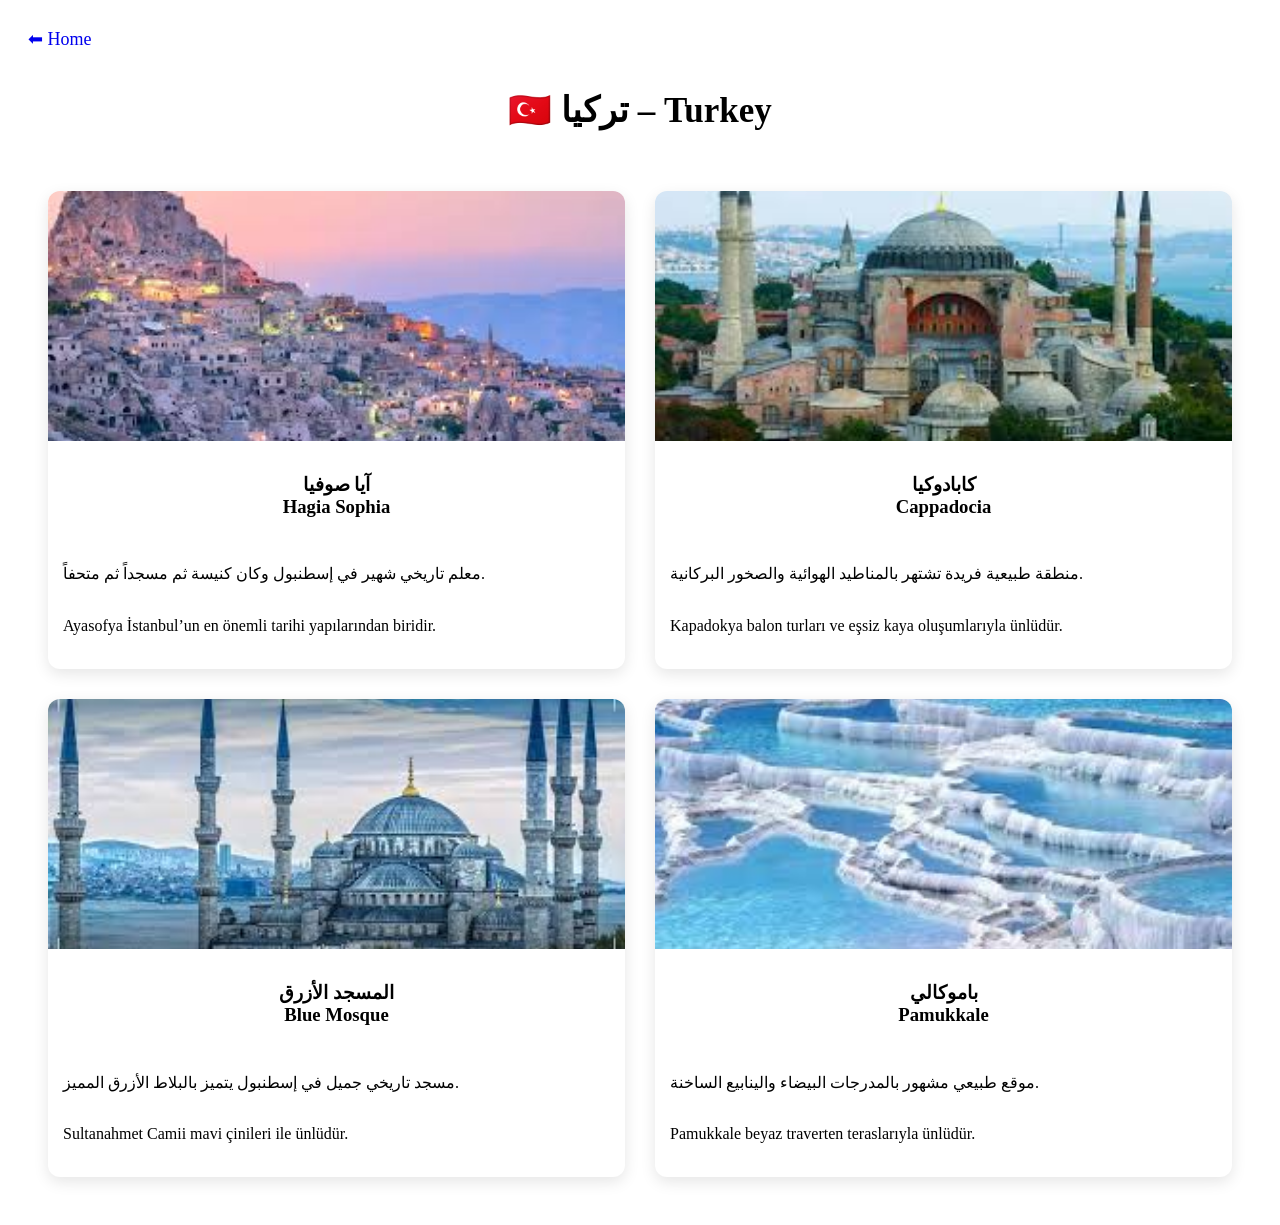
==== index.html @ 3e4644b0 "Update and rename turkey.html to index.html" ====
<!doctype html>
<html lang="ar">
  <head>
    <meta charset="UTF-8" />
    <meta name="viewport" content="width=device-width, initial-scale=1.0" />

    <title>Country Tourism</title>

    <link rel="stylesheet" href="style1.css" />
  </head>

  <body>
    <header>
      <a href="https://peacecode14-alt.github.io/travel-world/" class="back"
        >⬅ Home</a
      >

      <h1 class="country-title">🇹🇷 تركيا – Turkey</h1>
    </header>

    <section class="places">
      <div class="place">
        <img src="tu1.jpg" />

        <h3>
          آيا صوفيا
          <br />
          Hagia Sophia
        </h3>

        <p>
          معلم تاريخي شهير في إسطنبول وكان كنيسة ثم مسجداً ثم متحفاً.

          <br /><br />

          Ayasofya İstanbul’un en önemli tarihi yapılarından biridir.
        </p>
      </div>

      <div class="place">
        <img src="tu2.jpg" />

        <h3>
          كابادوكيا
          <br />
          Cappadocia
        </h3>

        <p>
          منطقة طبيعية فريدة تشتهر بالمناطيد الهوائية والصخور البركانية.
          <br /><br />
          Kapadokya balon turları ve eşsiz kaya oluşumlarıyla ünlüdür.
        </p>
      </div>

      <div class="place">
        <img src="tu3.jpg" />

        <h3>
          المسجد الأزرق
          <br />
          Blue Mosque
        </h3>

        <p>
          مسجد تاريخي جميل في إسطنبول يتميز بالبلاط الأزرق المميز.
          <br /><br />
          Sultanahmet Camii mavi çinileri ile ünlüdür.
        </p>
      </div>

      <div class="place">
        <img src="tu4.jpg" />

        <h3>
          باموكالي
          <br />
          Pamukkale
        </h3>

        <p>
          موقع طبيعي مشهور بالمدرجات البيضاء والينابيع الساخنة.
          <br /><br />
          Pamukkale beyaz traverten teraslarıyla ünlüdür.
        </p>
      </div>
    </section>
  </body>
</html>
---- style1.css ----
.country-title {

    text-align: center;
    margin: 20px;
    font-size: 35px;

}

.back {

    text-decoration: none;
    margin: 20px;
    display: inline-block;
    font-size: 18px;

}

.places {

    display: grid;
    grid-template-columns: repeat(2, 1fr);
    gap: 30px;
    padding: 40px;

}

.place {

    background: white;
    border-radius: 12px;
    overflow: hidden;
    box-shadow: 0 5px 15px rgba(0, 0, 0, 0.1);
    transition: .4s;

}

.place img {

    width: 100%;
    height: 250px;
    object-fit: cover;
    transition: .4s;

}

.place:hover img {

    transform: scale(1.1);

}

.place h3 {

    text-align: center;
    padding: 10px;

}

.place p {

    padding: 15px;
    line-height: 1.6;

}

@media(max-width:700px) {

    .places {

        grid-template-columns: 1fr;

    }

}
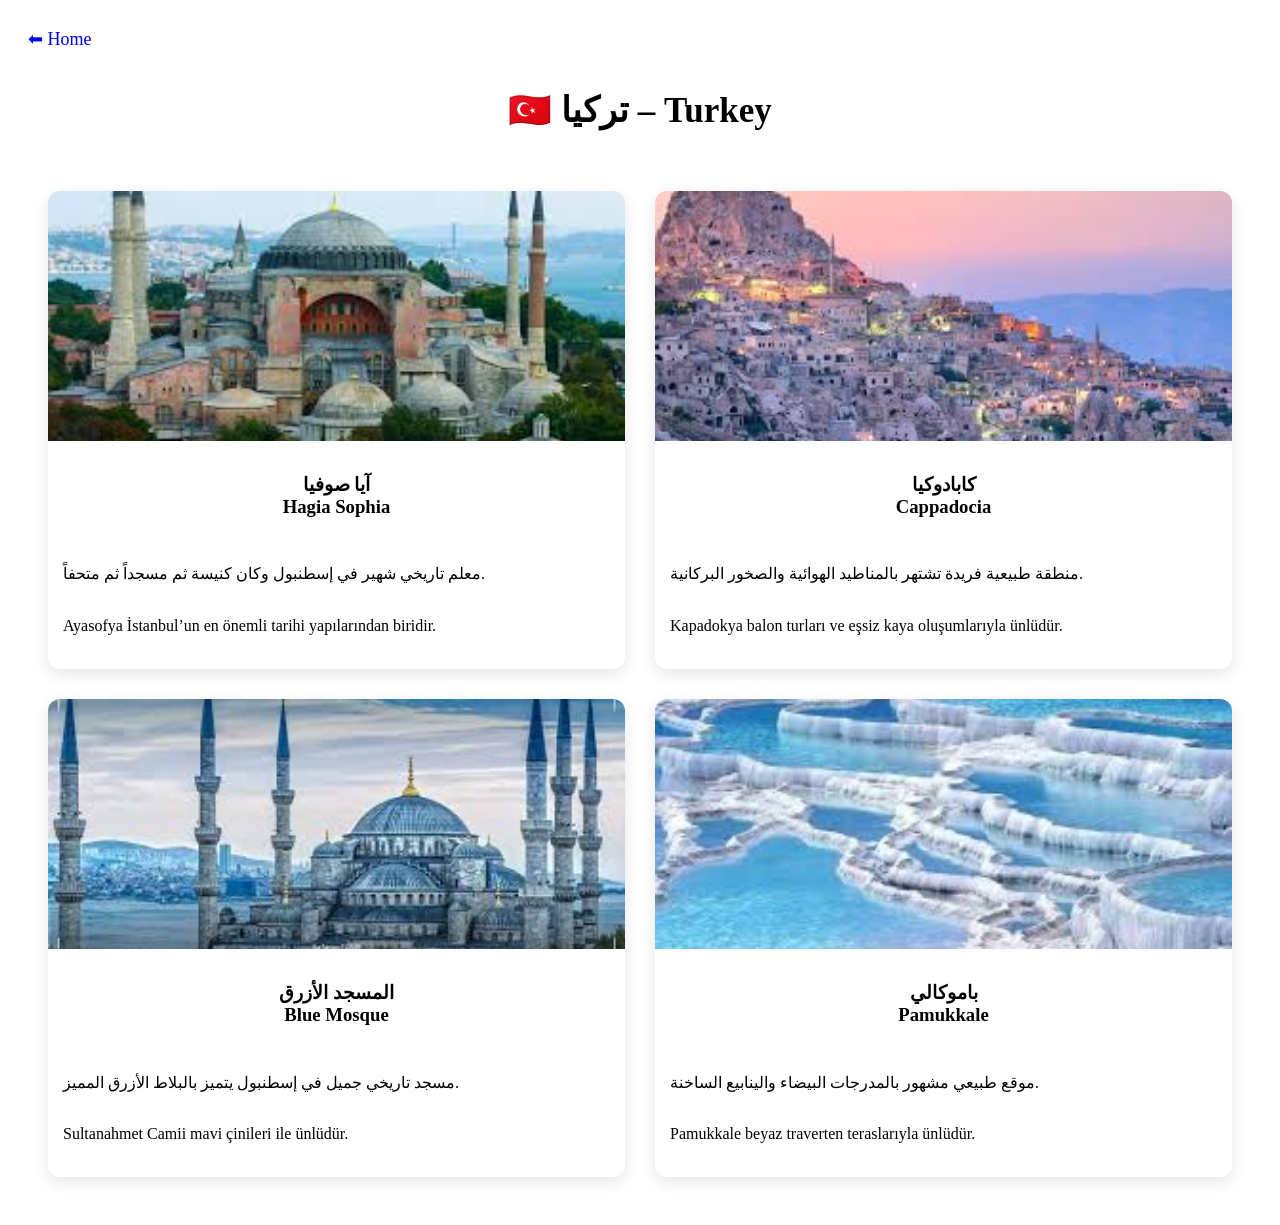
==== commit ee2c7c2b: "Update index.html" ====
--- a/index.html
+++ b/index.html
@@ -20,7 +20,7 @@
 
     <section class="places">
       <div class="place">
-        <img src="tu1.jpg" />
+                <img src="tu2.jpg" />
 
         <h3>
           آيا صوفيا
@@ -38,7 +38,7 @@
       </div>
 
       <div class="place">
-        <img src="tu2.jpg" />
+<img src="tu1.jpg" />
 
         <h3>
           كابادوكيا
@@ -87,3 +87,4 @@
     </section>
   </body>
 </html>
+
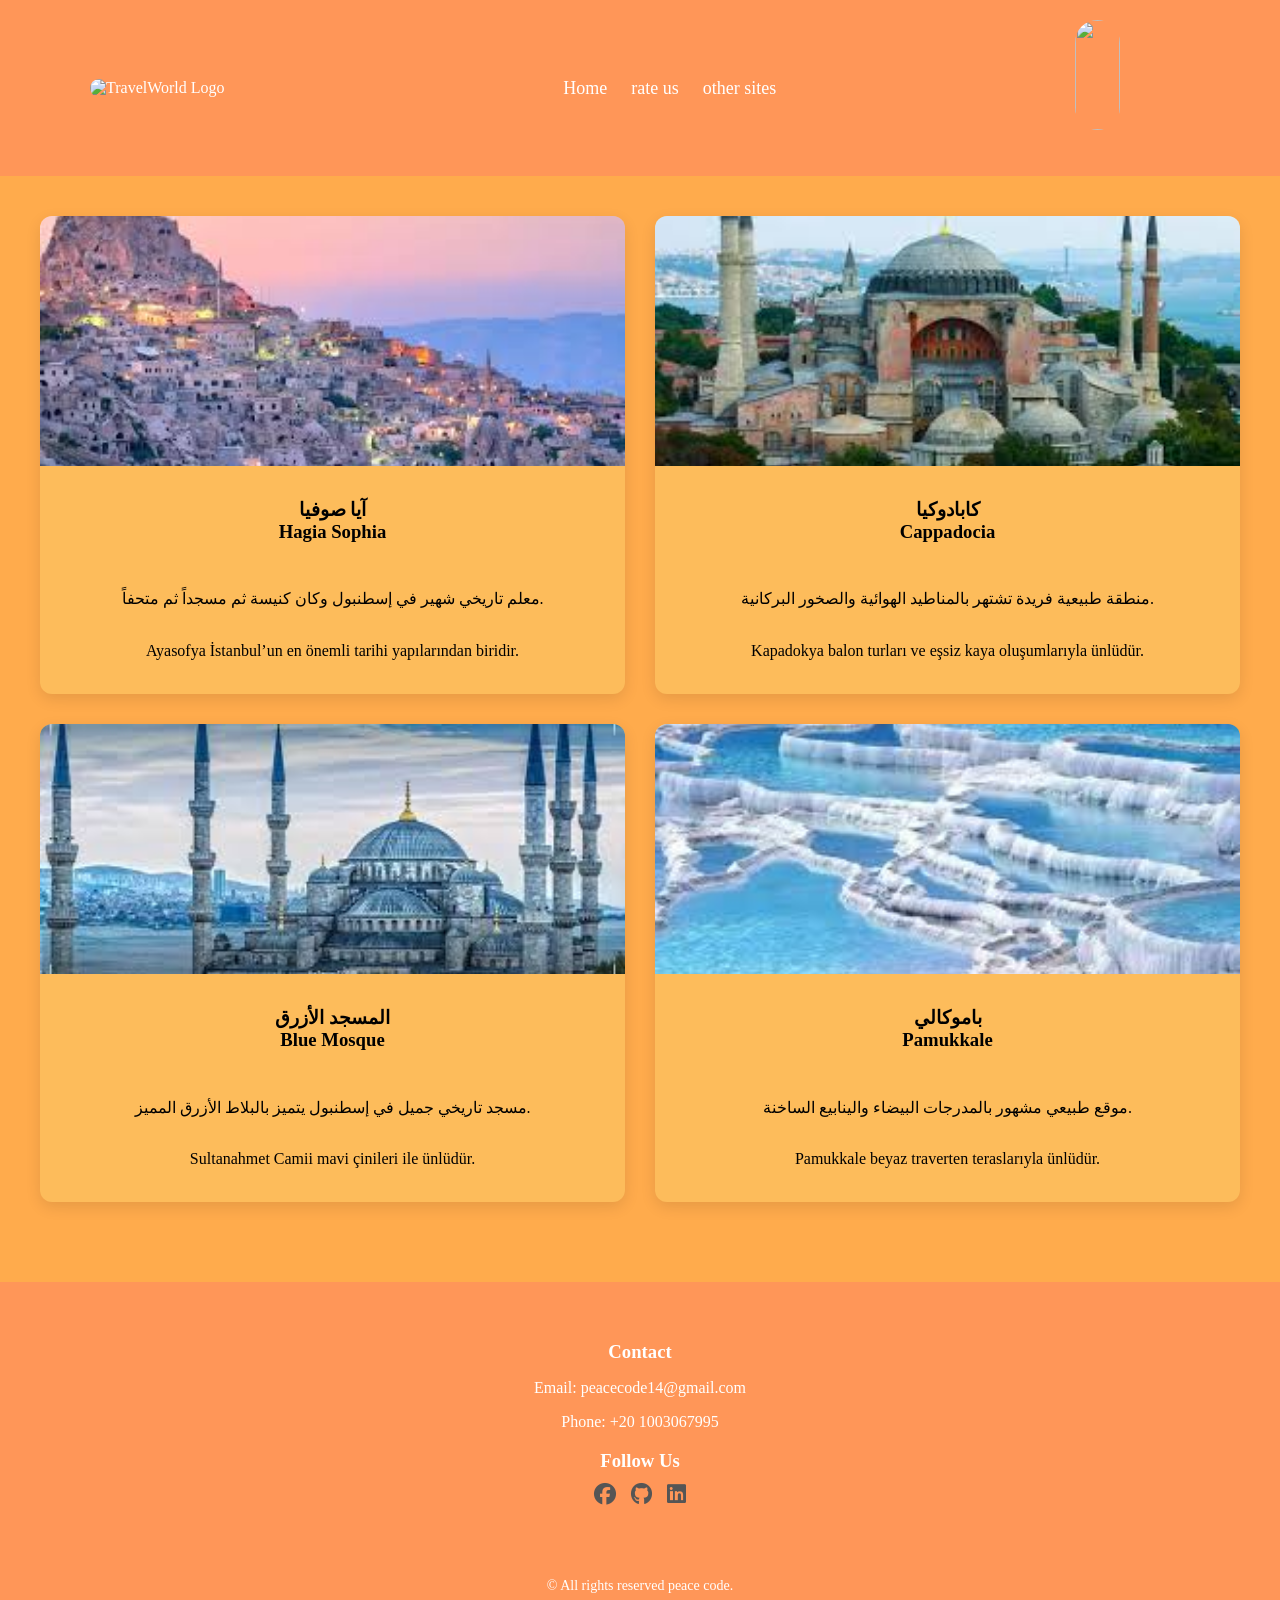
==== commit 151a0d82: "Update index.html" ====
--- a/index.html
+++ b/index.html
@@ -7,20 +7,31 @@
     <title>Country Tourism</title>
 
     <link rel="stylesheet" href="style1.css" />
+    <link rel="stylesheet" href="https://cdnjs.cloudflare.com/ajax/libs/font-awesome/6.5.0/css/all.min.css">
   </head>
 
   <body>
-    <header>
-      <a href="https://peacecode14-alt.github.io/travel-world/" class="back"
-        >⬅ Home</a
-      >
+     <nav class="navbar">
+<div class="logo">
+<img class="star" src="flight.png" alt="TravelWorld Logo">
+</div>
 
-      <h1 class="country-title">🇹🇷 تركيا – Turkey</h1>
-    </header>
+<ul class="menu">
+<div class="nav-links">
+
+<a href="https://peacecode14-alt.github.io/travel-world/" class="back">Home</a>
+<a href="rate-us.html" class="active">rate us</a>
+<a href="other-sites.html" class="active">other sites</a>
+</ul>
+</div>
+<div class="starlogo">
+<a href="rate-us.html"><div><img src="star-logo.png"></div></a>
+</div>
+</nav>
 
     <section class="places">
       <div class="place">
-                <img src="tu2.jpg" />
+        <img src="tu1.jpg" />
 
         <h3>
           آيا صوفيا
@@ -38,7 +49,7 @@
       </div>
 
       <div class="place">
-<img src="tu1.jpg" />
+        <img src="tu2.jpg" />
 
         <h3>
           كابادوكيا
@@ -85,6 +96,54 @@
         </p>
       </div>
     </section>
+     <footer class="site-footer">
+
+
+
+
+
+
+
+<div class="footer-content">
+
+<div class="footer-section social">
+<div class="footer-section">
+
+<h3>Contact</h3>
+<p>Email: peacecode14@gmail.com</p>
+<p>Phone: +20 1003067995</p>
+
+</div>
+<h3>Follow Us</h3>
+<div class="social-links">
+         <a href="https://web.facebook.com/profile.php?id=61561774513017&locale=ar_AR" target="_blank">
+          <i class="fa-brands fa-facebook"></i>
+        </a>
+
+        <a href="https://github.com/peacecode14-alt" target="_blank">
+          <i class="fa-brands fa-github"></i>
+        </a>
+        <a
+          href="https://www.linkedin.com/in/ahmed-emad-367192395/"
+          target="_blank"
+        >
+          <i class="fa-brands fa-linkedin"></i>
+        </a>
+      </div>
+</div>
+
+</div>
+
+
+
+
+
+
+
+<div class="footer-bottom">
+<p>© All rights reserved peace code.</p>
+</div>
+
+</footer>
   </body>
 </html>
-
--- a/style1.css
+++ b/style1.css
@@ -1,3 +1,62 @@
+body {
+    background: #ffab4c;
+    margin: 0;
+    padding: 0;
+}
+
+.navbar {
+    padding: 60px;
+    display: flex;
+    justify-content: space-between;
+    align-items: center;
+    padding: 20px 60px;
+    background: #ff9658;
+    color: white;
+    margin-top: 0px;
+    z-index: 1000;
+    max-height: 150px;
+    margin-left: auto;
+}
+
+nav a {
+    margin-right: 20px;
+    text-decoration: none;
+    color: white;
+    font-size: 18px;
+    transition: .3s;
+
+}
+
+nav a:hover {
+    color: #38bdf8;
+}
+
+.logo img {
+    height: 90px;
+    width: 200px;
+    margin-left: 30px;
+    border: none;
+    border-radius: 50px;
+}
+
+
+.starlogo img {
+    width: 45px;
+    margin-left: auto;
+    height: 90px;
+    height: 110px;
+    border: none;
+    border-radius: 50px;
+    margin-right: 100px;
+
+}
+
+
+
+
+
+
+
 .country-title {
 
     text-align: center;
@@ -26,7 +85,7 @@
 
 .place {
 
-    background: white;
+    background: rgb(253, 188, 91);
     border-radius: 12px;
     overflow: hidden;
     box-shadow: 0 5px 15px rgba(0, 0, 0, 0.1);
@@ -60,15 +119,79 @@
 
     padding: 15px;
     line-height: 1.6;
+    text-align: center;
+}
+
+.site-footer {
+    background: #ff9658;
+    backdrop-filter: blur(8px);
+    color: white;
+    padding: 40px 20px 20px 20px;
+    margin-top: 40px;
+}
+
+.footer-content {
+    display: flex;
+    justify-content: center;
+    flex-wrap: wrap;
 
 }
 
+.footer-section {
+    min-width: 200px;
+    text-align: center;
+}
+
+.footer-section h3 {
+    margin-bottom: 10px;
+}
+
+
+.footer-section a:hover {
+    color: #66c0f4;
+}
+
+.footer-bottom {
+    text-align: center;
+    border-top: 1px solid #ff9658;
+    padding-top: 15px;
+    margin-top: 20px;
+    font-size: 14px;
+}
+
+
+.social-links {
+    display: flex;
+    justify-content: center;
+    gap: 15px;
+    margin-bottom: 20px;
+}
+
+.social-links a {
+    font-size: 22px;
+    color: #555;
+    transition: 0.3s;
+}
+
+.social-links a:hover {
+    color: #2196f3;
+    transform: scale(1.2);
+}
+
+.copy {
+    margin-top: 25px;
+    opacity: 0.6;
+    text-align: center;
+}
+
 @media(max-width:700px) {
-
-    .places {
-
-        grid-template-columns: 1fr;
-
+    header {
+        flex-direction: column;
+        padding: 15px 30px;
     }
 
-}+    nav {
+        margin-top: 10px;
+    }
+
+}
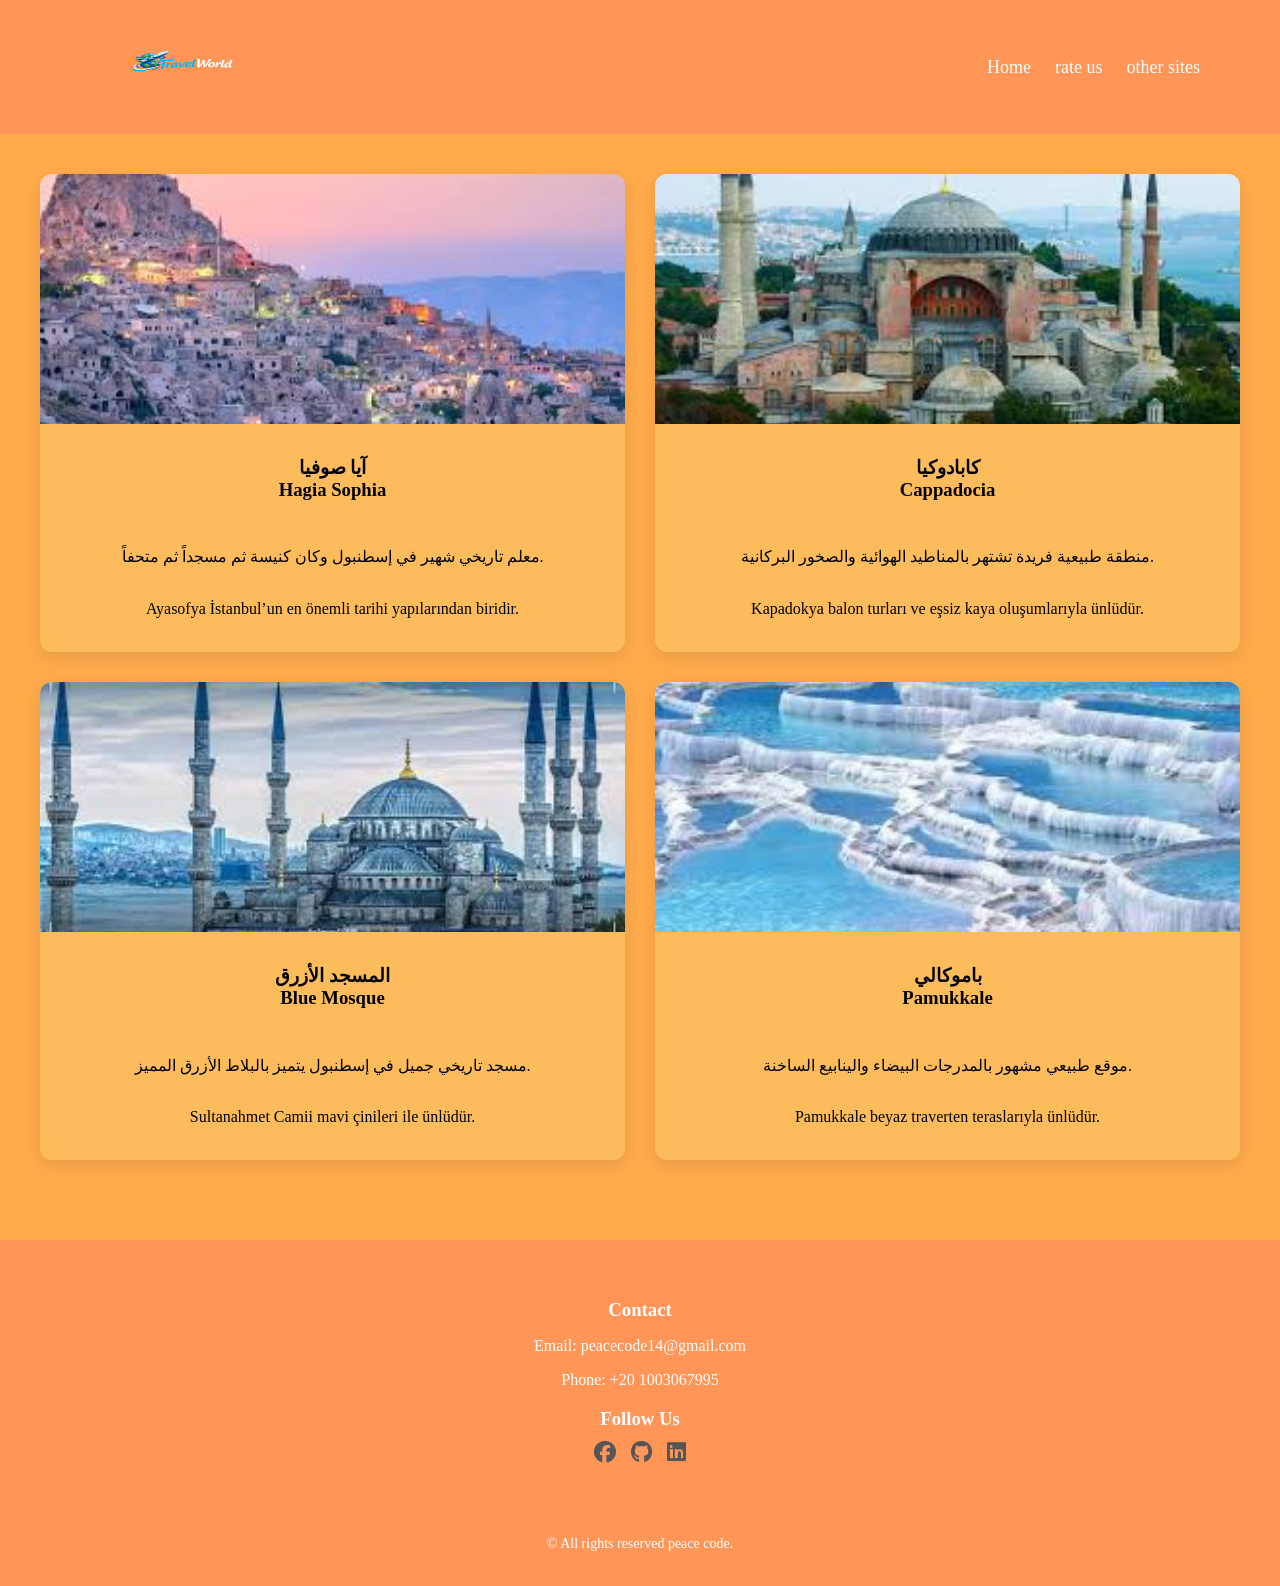
==== commit 244cfc1e: "Update index.html" ====
--- a/index.html
+++ b/index.html
@@ -24,9 +24,7 @@
 <a href="other-sites.html" class="active">other sites</a>
 </ul>
 </div>
-<div class="starlogo">
-<a href="rate-us.html"><div><img src="star-logo.png"></div></a>
-</div>
+
 </nav>
 
     <section class="places">
